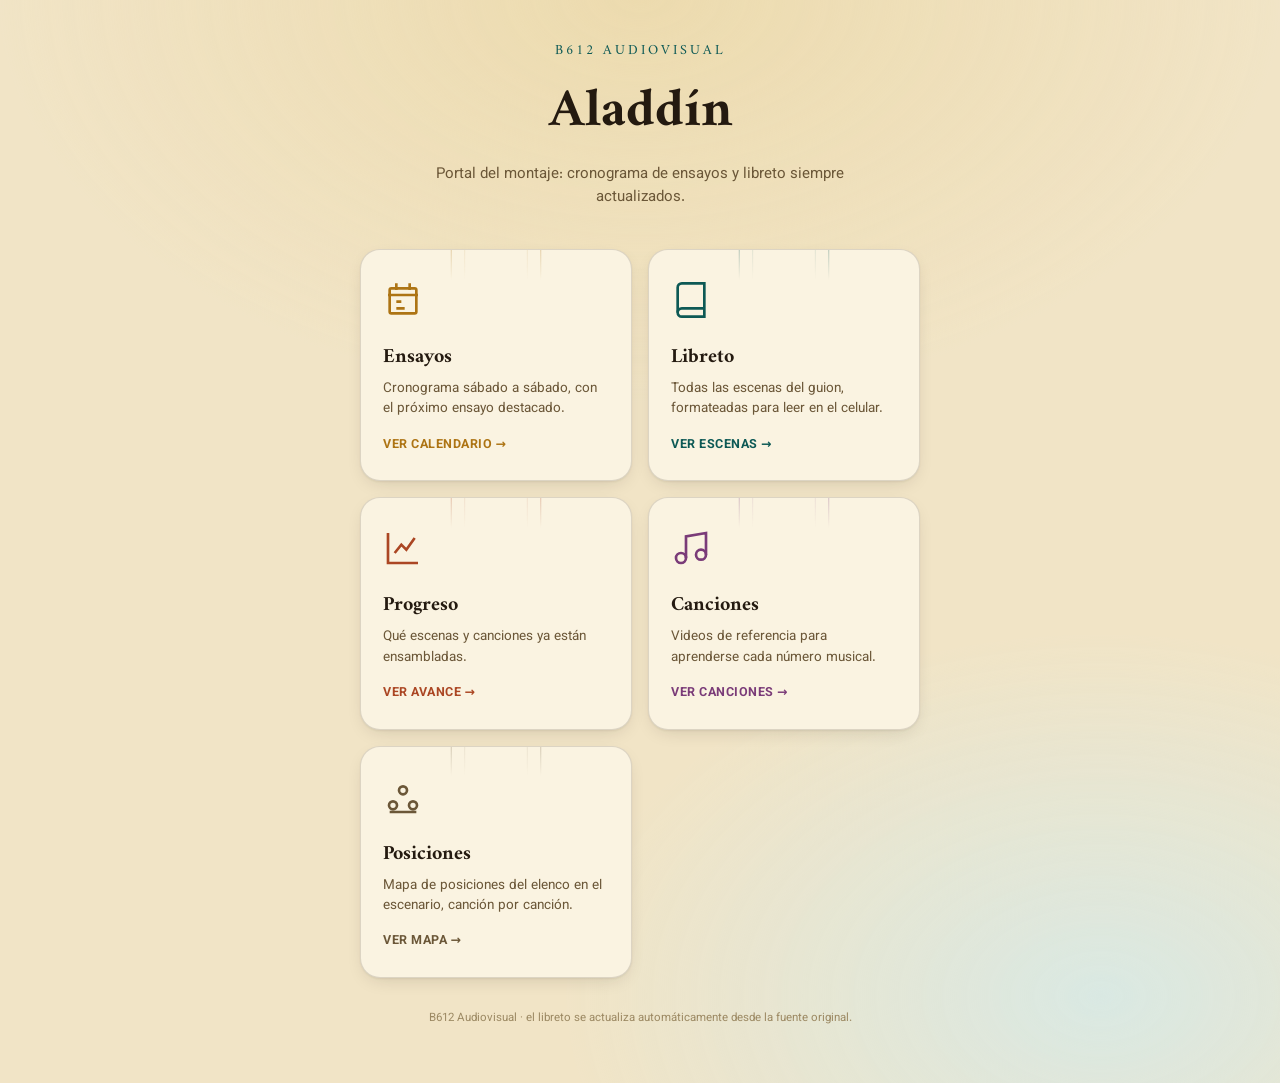
==== index.html @ 0ab61dc9 "Agrega mapa de posiciones para Un Salto Adelante Nueva herramienta posiciones.html con dos vistas: n" ====
<!DOCTYPE html>
<html lang="es">
<head>
<meta charset="UTF-8">
<meta name="viewport" content="width=device-width, initial-scale=1.0, maximum-scale=1.0, user-scalable=no">
<title>ALADDÍN — B612</title>
<meta name="description" content="Portal del montaje ALADDÍN — B612 Audiovisual">
<link rel="preconnect" href="https://fonts.googleapis.com">
<link rel="stylesheet" href="https://fonts.googleapis.com/css2?family=Amiri:ital,wght@0,400;0,700;1,400&family=Vazirmatn:wght@400;500;600;700&display=swap">
<link rel="stylesheet" href="assets/style.css">
<style>
  body { min-height: 100vh; }
  .stage {
    position: relative; min-height: 100vh; display: flex; flex-direction: column;
    align-items: center; justify-content: center; padding: 40px 18px 56px; overflow: hidden;
  }
  .glow {
    position: absolute; inset: -10%; z-index: 0; pointer-events: none;
    background:
      radial-gradient(60% 45% at 50% 8%, var(--brass-soft), transparent 70%),
      radial-gradient(50% 40% at 80% 85%, var(--teal-soft), transparent 70%);
    opacity: 0.9;
  }

  .lede { position: relative; z-index: 1; text-align: center; max-width: 480px; margin-bottom: 40px; }
  .lede .brand { font-family: var(--font-display); font-size: 14px; letter-spacing: 3px; text-transform: uppercase; color: var(--teal); margin-bottom: 10px; }
  .lede h1 { font-size: clamp(34px, 8vw, 54px); color: var(--ink); font-weight: 700; }
  .lede p { margin: 12px 0 0; color: var(--ink-soft); font-size: 15px; }

  .menu { position: relative; z-index: 1; width: 100%; max-width: 560px; display: grid; gap: 16px; grid-template-columns: 1fr 1fr; }
  @media (max-width: 480px) { .menu { grid-template-columns: 1fr; max-width: 420px; } }

  .tile {
    position: relative; display: block; text-decoration: none;
    padding: 30px 22px 26px; border-radius: 20px;
    background: var(--surface); border: 1px solid var(--border);
    box-shadow: var(--shadow);
    overflow: hidden; isolation: isolate;
    transition: transform 160ms ease, border-color 160ms ease;
  }
  .tile:hover { transform: translateY(-3px); border-color: var(--border-strong); }
  .tile:active { transform: translateY(-1px) scale(0.98); }
  .tile .arch {
    position: absolute; top: -30%; left: 50%; transform: translateX(-50%);
    width: 100px; height: auto; z-index: -1; opacity: 0.4;
    -webkit-mask-image: linear-gradient(to bottom, #000 35%, transparent 78%);
            mask-image: linear-gradient(to bottom, #000 35%, transparent 78%);
  }
  .tile .icon {
    width: 40px; height: 40px; margin-bottom: 14px; color: var(--brass);
  }
  .tile.alt .icon { color: var(--teal); }
  .tile.prog .icon { color: var(--terracotta); }
  .tile.songs .icon { color: var(--violet); }
  .tile.pos .icon { color: var(--ink-soft); }
  .tile h2 { font-size: 20px; color: var(--ink); margin-bottom: 6px; }
  .tile p { margin: 0; font-size: 13.5px; color: var(--ink-soft); }
  .tile .go { margin-top: 16px; font-size: 12.5px; font-weight: 700; text-transform: uppercase; letter-spacing: 0.5px; color: var(--brass); }
  .tile.alt .go { color: var(--teal); }
  .tile.prog .go { color: var(--terracotta); }
  .tile.songs .go { color: var(--violet); }
  .tile.pos .go { color: var(--ink-soft); }

  .tile.soon { opacity: 0.5; pointer-events: none; }
  .tile.soon .go { color: var(--ink-faint); }

  footer.site { position: relative; z-index: 1; }
</style>
</head>
<body>
<div class="stage">
  <div class="glow" aria-hidden="true"></div>

  <div class="lede">
    <div class="brand">B612 Audiovisual</div>
    <h1>Aladdín</h1>
    <p>Portal del montaje: cronograma de ensayos y libreto siempre actualizados.</p>
  </div>

  <div class="menu">
    <a class="tile" href="ensayos.html">
      <svg class="arch" viewBox="0 0 150 190" fill="none" xmlns="http://www.w3.org/2000/svg">
        <path d="M8 188V95C8 45 37 8 75 8C113 8 142 45 142 95V188" stroke="var(--brass)" stroke-width="2"/>
        <path d="M28 188V98C28 58 48 30 75 30C102 30 122 58 122 98V188" stroke="var(--brass)" stroke-width="1.2" opacity="0.6"/>
      </svg>
      <svg class="icon" viewBox="0 0 24 24" fill="none" stroke="currentColor" stroke-width="1.6"><path d="M8 2v4M16 2v4M3 9h18M5 5h14a1 1 0 0 1 1 1v13a1 1 0 0 1-1 1H5a1 1 0 0 1-1-1V6a1 1 0 0 1 1-1Z"/><path d="M8 13h3M8 17h5"/></svg>
      <h2>Ensayos</h2>
      <p>Cronograma sábado a sábado, con el próximo ensayo destacado.</p>
      <div class="go">Ver calendario →</div>
    </a>

    <a class="tile alt" href="libreto.html">
      <svg class="arch" viewBox="0 0 150 190" fill="none" xmlns="http://www.w3.org/2000/svg">
        <path d="M8 188V95C8 45 37 8 75 8C113 8 142 45 142 95V188" stroke="var(--teal)" stroke-width="2"/>
        <path d="M28 188V98C28 58 48 30 75 30C102 30 122 58 122 98V188" stroke="var(--teal)" stroke-width="1.2" opacity="0.6"/>
      </svg>
      <svg class="icon" viewBox="0 0 24 24" fill="none" stroke="currentColor" stroke-width="1.6"><path d="M4 19.5A2.5 2.5 0 0 1 6.5 17H20"/><path d="M6.5 2H20v20H6.5A2.5 2.5 0 0 1 4 19.5v-15A2.5 2.5 0 0 1 6.5 2Z"/></svg>
      <h2>Libreto</h2>
      <p>Todas las escenas del guion, formateadas para leer en el celular.</p>
      <div class="go">Ver escenas →</div>
    </a>

    <a class="tile prog" href="progreso.html">
      <svg class="arch" viewBox="0 0 150 190" fill="none" xmlns="http://www.w3.org/2000/svg">
        <path d="M8 188V95C8 45 37 8 75 8C113 8 142 45 142 95V188" stroke="var(--terracotta)" stroke-width="2"/>
        <path d="M28 188V98C28 58 48 30 75 30C102 30 122 58 122 98V188" stroke="var(--terracotta)" stroke-width="1.2" opacity="0.6"/>
      </svg>
      <svg class="icon" viewBox="0 0 24 24" fill="none" stroke="currentColor" stroke-width="1.6"><path d="M3 3v18h18"/><path d="M7 15l4-5 3 3 5-7"/></svg>
      <h2>Progreso</h2>
      <p>Qué escenas y canciones ya están ensambladas.</p>
      <div class="go">Ver avance →</div>
    </a>

    <a class="tile songs" href="canciones.html">
      <svg class="arch" viewBox="0 0 150 190" fill="none" xmlns="http://www.w3.org/2000/svg">
        <path d="M8 188V95C8 45 37 8 75 8C113 8 142 45 142 95V188" stroke="var(--violet)" stroke-width="2"/>
        <path d="M28 188V98C28 58 48 30 75 30C102 30 122 58 122 98V188" stroke="var(--violet)" stroke-width="1.2" opacity="0.6"/>
      </svg>
      <svg class="icon" viewBox="0 0 24 24" fill="none" stroke="currentColor" stroke-width="1.6"><path d="M9 18V5l12-2v13"/><circle cx="6" cy="18" r="3"/><circle cx="18" cy="16" r="3"/></svg>
      <h2>Canciones</h2>
      <p>Videos de referencia para aprenderse cada número musical.</p>
      <div class="go">Ver canciones →</div>
    </a>

    <a class="tile pos" href="posiciones.html">
      <svg class="arch" viewBox="0 0 150 190" fill="none" xmlns="http://www.w3.org/2000/svg">
        <path d="M8 188V95C8 45 37 8 75 8C113 8 142 45 142 95V188" stroke="var(--ink-soft)" stroke-width="2"/>
        <path d="M28 188V98C28 58 48 30 75 30C102 30 122 58 122 98V188" stroke="var(--ink-soft)" stroke-width="1.2" opacity="0.6"/>
      </svg>
      <svg class="icon" viewBox="0 0 24 24" fill="none" stroke="currentColor" stroke-width="1.6"><circle cx="12" cy="8" r="2.4"/><circle cx="6" cy="17" r="2.4"/><circle cx="18" cy="17" r="2.4"/><path d="M4 21h16"/></svg>
      <h2>Posiciones</h2>
      <p>Mapa de posiciones del elenco en el escenario, canción por canción.</p>
      <div class="go">Ver mapa →</div>
    </a>
  </div>

  <footer class="site">B612 Audiovisual · el libreto se actualiza automáticamente desde la fuente original.</footer>
</div>
</body>
</html>
---- assets/style.css ----
/* =========================================================================
   ALADDÍN · B612 — sistema visual compartido
   Paleta: arena/pergamino de Agrabah de día, brasas de lámpara de noche.
   Tipografía: Amiri (display, caligrafía árabe latinizada) + Vazirmatn
   (texto, geométrica de origen árabe-latino, muy legible en pantalla).
   ========================================================================= */

:root {
  color-scheme: light;

  --ink:          #241a10;
  --ink-soft:     #6b5738;
  --ink-faint:    #9c8963;

  --bg:           #f1e4c6;
  --surface:      #faf3e1;
  --surface-2:    #ecdbb3;
  --border:       rgba(36,26,16,0.14);
  --border-strong:rgba(36,26,16,0.28);

  --brass:        #ad7414;
  --brass-ink:    #40290a;
  --brass-soft:   #ecdaac;

  --teal:         #0d5955;
  --teal-soft:    #d7e9e6;

  --terracotta:      #ab4623;
  --terracotta-soft: #f4dccb;

  --violet:      #7a3b78;
  --violet-soft: #ecd9ea;

  --num-ink: var(--ink);

  --shadow: 0 1px 2px rgba(36,26,16,0.06), 0 6px 20px -8px rgba(36,26,16,0.20);
}

@media (prefers-color-scheme: dark) {
  :root:not([data-theme="light"]) {
    color-scheme: dark;
    --ink:          #f3e7c9;
    --ink-soft:     #c7b088;
    --ink-faint:    #8d7a58;

    --bg:           #1b140b;
    --surface:      #241b11;
    --surface-2:    #2f2415;
    --border:       rgba(243,231,201,0.12);
    --border-strong:rgba(243,231,201,0.22);

    --brass:        #dda43e;
    --brass-ink:    #2c1d09;
    --brass-soft:   #3a2b12;

    --teal:         #4bb6ab;
    --teal-soft:    #16302c;

    --terracotta:      #e2794e;
    --terracotta-soft: #3a2115;

    --violet:      #c77ac4;
    --violet-soft: #3a1f38;

    --num-ink: #ffffff;

    --shadow: 0 1px 2px rgba(0,0,0,0.3), 0 10px 28px -10px rgba(0,0,0,0.55);
  }
}
:root[data-theme="dark"] {
  color-scheme: dark;
  --ink:          #f3e7c9;
  --ink-soft:     #c7b088;
  --ink-faint:    #8d7a58;
  --bg:           #1b140b;
  --surface:      #241b11;
  --surface-2:    #2f2415;
  --border:       rgba(243,231,201,0.12);
  --border-strong:rgba(243,231,201,0.22);
  --brass:        #dda43e;
  --brass-ink:    #2c1d09;
  --brass-soft:   #3a2b12;
  --teal:         #4bb6ab;
  --teal-soft:    #16302c;
  --terracotta:      #e2794e;
  --terracotta-soft: #3a2115;
  --violet:      #c77ac4;
  --violet-soft: #3a1f38;
  --num-ink: #ffffff;
  --shadow: 0 1px 2px rgba(0,0,0,0.3), 0 10px 28px -10px rgba(0,0,0,0.55);
}

* { box-sizing: border-box; }

html, body { background: var(--bg); }

body {
  margin: 0;
  color: var(--ink);
  background: var(--bg);
  font-family: var(--font-body);
  -webkit-font-smoothing: antialiased;
  line-height: 1.5;
}

:root {
  --font-display: 'Amiri', Georgia, 'Times New Roman', serif;
  --font-body: 'Vazirmatn', 'Segoe UI', system-ui, -apple-system, sans-serif;
}

h1, h2, h3 { font-family: var(--font-display); text-wrap: balance; margin: 0; }

a { color: inherit; }

.shell { max-width: 760px; margin: 0 auto; padding: 26px 18px 64px; }

.crumb {
  display: flex; align-items: center; gap: 8px;
  font-size: 13px; color: var(--ink-soft); text-decoration: none;
  margin-bottom: 18px; width: fit-content;
}
.crumb:hover { color: var(--brass); }
.crumb svg { width: 14px; height: 14px; }

.masthead { text-align: center; padding: 6px 0 8px; }
.masthead .brand {
  font-family: var(--font-display); font-size: 15px; letter-spacing: 2.5px;
  text-transform: uppercase; color: var(--brass); margin-bottom: 6px;
}
.masthead h1 {
  font-size: clamp(28px, 6vw, 38px); font-weight: 700; color: var(--ink);
}
.masthead p.sub { margin: 8px 0 0; color: var(--ink-soft); font-size: 14.5px; }

.num-badge {
  position: absolute; top: 10px; right: 12px;
  font-family: var(--font-display); font-weight: 700; font-size: 24px; line-height: 1;
  color: var(--num-ink); background: none; padding: 0; white-space: nowrap;
  font-variant-numeric: tabular-nums;
  max-width: calc(100% - 24px); overflow: hidden; text-overflow: ellipsis;
}
.num-badge.multi { font-size: 15px; letter-spacing: 0.2px; top: 13px; }

.pill {
  display: inline-flex; align-items: center; gap: 6px;
  padding: 6px 14px; border-radius: 999px; font-size: 12.5px; font-weight: 600;
  background: var(--brass-soft); color: var(--brass);
}

.eyebrow {
  font-size: 12px; font-weight: 700; text-transform: uppercase; letter-spacing: 1.2px;
  color: var(--teal);
}

.section-title {
  font-family: var(--font-display); font-size: 17px; color: var(--ink);
  margin: 34px 0 12px; padding-bottom: 8px; border-bottom: 1px solid var(--border);
}

.card {
  background: var(--surface); border: 1px solid var(--border); border-radius: 12px;
  box-shadow: var(--shadow);
}

.note {
  margin-top: 26px; padding: 15px 18px; background: var(--surface); border: 1px solid var(--border);
  border-radius: 12px; font-size: 13.5px; color: var(--ink-soft); line-height: 1.6;
}
.note strong { color: var(--ink); }

footer.site {
  margin-top: 32px; text-align: center; color: var(--ink-faint); font-size: 11.5px;
}

/* ---------- Arco ornamental (motivo compartido, uso comedido) ---------- */
:root { --arch-opacity: 0.55; }
@media (prefers-color-scheme: dark) { :root:not([data-theme="light"]) { --arch-opacity: 0.38; } }
:root[data-theme="dark"] { --arch-opacity: 0.38; }

.arch-motif {
  position: absolute; inset: 0; z-index: 0; pointer-events: none;
  opacity: var(--arch-opacity);
}

@media (max-width: 560px) {
  .shell { padding: 20px 14px 56px; }
}

@media (prefers-reduced-motion: reduce) {
  * { animation-duration: 0.001ms !important; transition-duration: 0.001ms !important; }
}
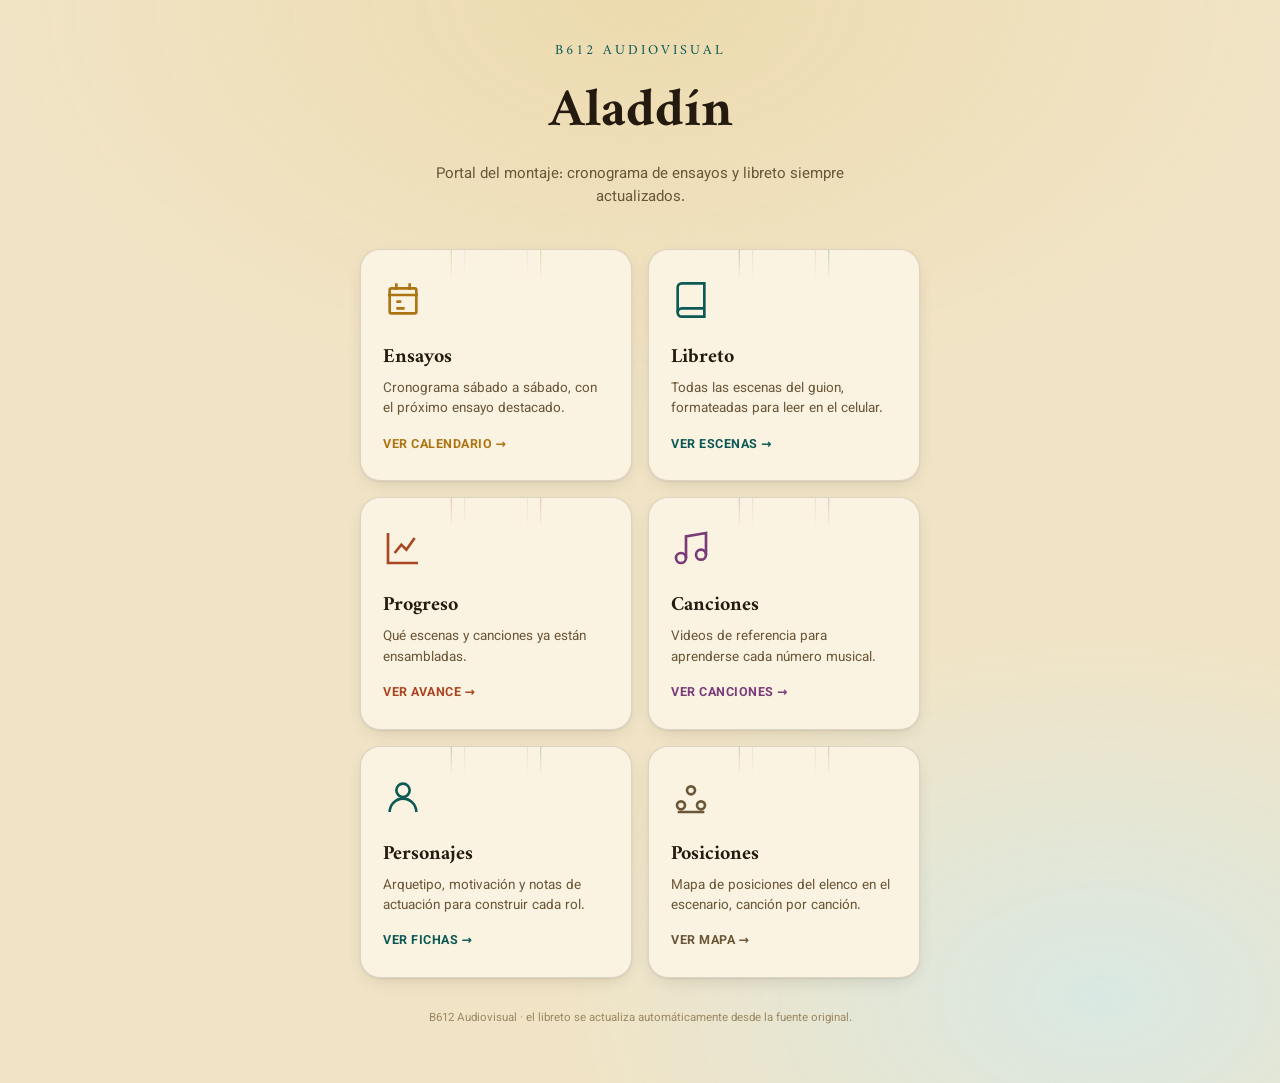
==== commit 1c420501: "Agrega la seccion Personajes y corrige cache del libreto - personajes.html + data/personajes.json: f" ====
--- a/index.html
+++ b/index.html
@@ -122,6 +122,17 @@
       <div class="go">Ver canciones →</div>
     </a>
 
+    <a class="tile alt" href="personajes.html">
+      <svg class="arch" viewBox="0 0 150 190" fill="none" xmlns="http://www.w3.org/2000/svg">
+        <path d="M8 188V95C8 45 37 8 75 8C113 8 142 45 142 95V188" stroke="var(--teal)" stroke-width="2"/>
+        <path d="M28 188V98C28 58 48 30 75 30C102 30 122 58 122 98V188" stroke="var(--teal)" stroke-width="1.2" opacity="0.6"/>
+      </svg>
+      <svg class="icon" viewBox="0 0 24 24" fill="none" stroke="currentColor" stroke-width="1.6"><circle cx="12" cy="8" r="4"/><path d="M4 21c0-4.4 3.6-8 8-8s8 3.6 8 8"/></svg>
+      <h2>Personajes</h2>
+      <p>Arquetipo, motivación y notas de actuación para construir cada rol.</p>
+      <div class="go">Ver fichas →</div>
+    </a>
+
     <a class="tile pos" href="posiciones.html">
       <svg class="arch" viewBox="0 0 150 190" fill="none" xmlns="http://www.w3.org/2000/svg">
         <path d="M8 188V95C8 45 37 8 75 8C113 8 142 45 142 95V188" stroke="var(--ink-soft)" stroke-width="2"/>
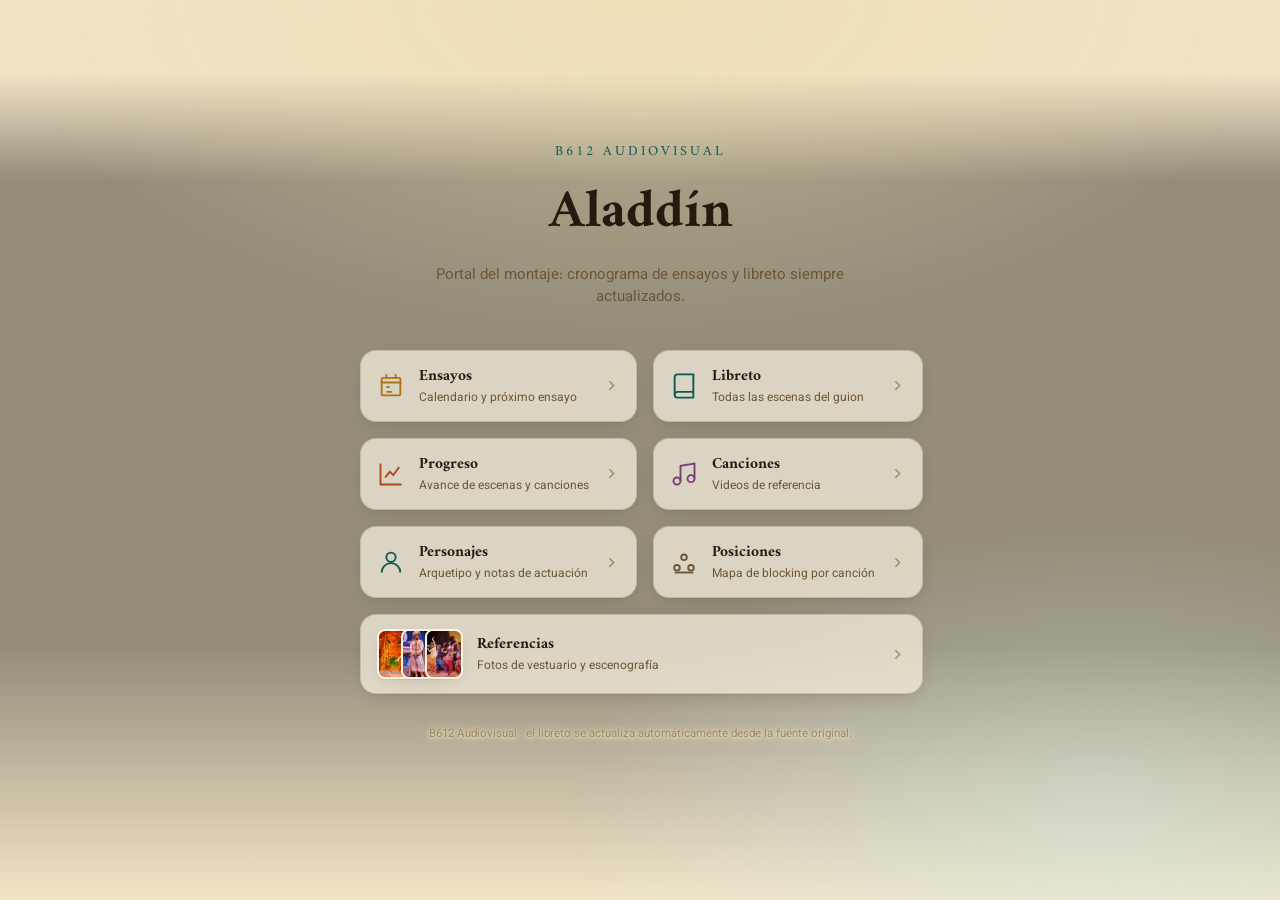
==== commit 811f852e: "Agrega fotos de fondo por seccion, galeria de referencias y rediseña el menu - Fondo de foto en el h" ====
--- a/index.html
+++ b/index.html
@@ -19,7 +19,7 @@
     background:
       radial-gradient(60% 45% at 50% 8%, var(--brass-soft), transparent 70%),
       radial-gradient(50% 40% at 80% 85%, var(--teal-soft), transparent 70%);
-    opacity: 0.9;
+    opacity: 0.5;
   }
 
   .lede { position: relative; z-index: 1; text-align: center; max-width: 480px; margin-bottom: 40px; }
@@ -30,44 +30,58 @@
   .menu { position: relative; z-index: 1; width: 100%; max-width: 560px; display: grid; gap: 16px; grid-template-columns: 1fr 1fr; }
   @media (max-width: 480px) { .menu { grid-template-columns: 1fr; max-width: 420px; } }
 
+  /* Tiles tipo botón: compactos y horizontales (icono + texto + flecha) en vez
+     de tarjetas altas — así el menú tapa menos foto de fondo y todas las filas
+     terminan con la misma altura sin necesitar reglas de alineación aparte. */
   .tile {
-    position: relative; display: block; text-decoration: none;
-    padding: 30px 22px 26px; border-radius: 20px;
-    background: var(--surface); border: 1px solid var(--border);
+    position: relative; display: flex; align-items: center; gap: 14px;
+    text-decoration: none; padding: 14px 16px; border-radius: 16px;
+    background: color-mix(in srgb, var(--surface) 70%, transparent);
+    -webkit-backdrop-filter: blur(7px); backdrop-filter: blur(7px);
+    border: 1px solid var(--border);
     box-shadow: var(--shadow);
-    overflow: hidden; isolation: isolate;
+    isolation: isolate;
     transition: transform 160ms ease, border-color 160ms ease;
   }
-  .tile:hover { transform: translateY(-3px); border-color: var(--border-strong); }
-  .tile:active { transform: translateY(-1px) scale(0.98); }
-  .tile .arch {
-    position: absolute; top: -30%; left: 50%; transform: translateX(-50%);
-    width: 100px; height: auto; z-index: -1; opacity: 0.4;
-    -webkit-mask-image: linear-gradient(to bottom, #000 35%, transparent 78%);
-            mask-image: linear-gradient(to bottom, #000 35%, transparent 78%);
-  }
-  .tile .icon {
-    width: 40px; height: 40px; margin-bottom: 14px; color: var(--brass);
-  }
+  .tile:hover { transform: translateY(-2px); border-color: var(--border-strong); }
+  .tile:active { transform: translateY(0) scale(0.98); }
+  .tile .icon { width: 28px; height: 28px; flex-shrink: 0; color: var(--brass); }
   .tile.alt .icon { color: var(--teal); }
   .tile.prog .icon { color: var(--terracotta); }
   .tile.songs .icon { color: var(--violet); }
   .tile.pos .icon { color: var(--ink-soft); }
-  .tile h2 { font-size: 20px; color: var(--ink); margin-bottom: 6px; }
-  .tile p { margin: 0; font-size: 13.5px; color: var(--ink-soft); }
-  .tile .go { margin-top: 16px; font-size: 12.5px; font-weight: 700; text-transform: uppercase; letter-spacing: 0.5px; color: var(--brass); }
-  .tile.alt .go { color: var(--teal); }
-  .tile.prog .go { color: var(--terracotta); }
-  .tile.songs .go { color: var(--violet); }
-  .tile.pos .go { color: var(--ink-soft); }
+
+  .tile .body { flex: 1; min-width: 0; }
+  .tile h2 { font-size: 15.5px; color: var(--ink); margin-bottom: 1px; }
+  .tile p {
+    margin: 0; font-size: 12px; color: var(--ink-soft);
+    white-space: nowrap; overflow: hidden; text-overflow: ellipsis;
+  }
+  .tile .chev { width: 17px; height: 17px; flex-shrink: 0; color: var(--ink-faint); }
 
   .tile.soon { opacity: 0.5; pointer-events: none; }
-  .tile.soon .go { color: var(--ink-faint); }
+
+  .tile.featured { grid-column: 1 / -1; }
+  .tile-collage { display: flex; flex-shrink: 0; }
+  .tile-collage img {
+    width: 38px; height: 50px; object-fit: cover; border-radius: 8px;
+    border: 2px solid var(--surface); box-shadow: var(--shadow);
+    margin-left: -14px;
+  }
+  .tile-collage img:first-child { margin-left: 0; }
 
   footer.site { position: relative; z-index: 1; }
 </style>
 </head>
 <body>
+<div class="page-bg" aria-hidden="true">
+  <div class="bg-slide" style="background-image:url('assets/img/principe-ali-jasmine.jpeg')"></div>
+  <div class="bg-slide" style="background-image:url('assets/img/jasmine-damas-2.jpg')"></div>
+  <div class="bg-slide" style="background-image:url('assets/img/alfombra-luna.jpg')"></div>
+  <div class="bg-slide" style="background-image:url('assets/img/aladdin-jasmine-sultan.jpg')"></div>
+  <div class="bg-slide" style="background-image:url('assets/img/genio-vestuario.jpg')"></div>
+  <div class="bg-slide" style="background-image:url('assets/img/los-cuatro-amigos.jpg')"></div>
+</div>
 <div class="stage">
   <div class="glow" aria-hidden="true"></div>
 
@@ -79,69 +93,70 @@
 
   <div class="menu">
     <a class="tile" href="ensayos.html">
-      <svg class="arch" viewBox="0 0 150 190" fill="none" xmlns="http://www.w3.org/2000/svg">
-        <path d="M8 188V95C8 45 37 8 75 8C113 8 142 45 142 95V188" stroke="var(--brass)" stroke-width="2"/>
-        <path d="M28 188V98C28 58 48 30 75 30C102 30 122 58 122 98V188" stroke="var(--brass)" stroke-width="1.2" opacity="0.6"/>
-      </svg>
       <svg class="icon" viewBox="0 0 24 24" fill="none" stroke="currentColor" stroke-width="1.6"><path d="M8 2v4M16 2v4M3 9h18M5 5h14a1 1 0 0 1 1 1v13a1 1 0 0 1-1 1H5a1 1 0 0 1-1-1V6a1 1 0 0 1 1-1Z"/><path d="M8 13h3M8 17h5"/></svg>
-      <h2>Ensayos</h2>
-      <p>Cronograma sábado a sábado, con el próximo ensayo destacado.</p>
-      <div class="go">Ver calendario →</div>
+      <div class="body">
+        <h2>Ensayos</h2>
+        <p>Calendario y próximo ensayo</p>
+      </div>
+      <svg class="chev" viewBox="0 0 24 24" fill="none" stroke="currentColor" stroke-width="2"><path d="M9 6l6 6-6 6"/></svg>
     </a>
 
     <a class="tile alt" href="libreto.html">
-      <svg class="arch" viewBox="0 0 150 190" fill="none" xmlns="http://www.w3.org/2000/svg">
-        <path d="M8 188V95C8 45 37 8 75 8C113 8 142 45 142 95V188" stroke="var(--teal)" stroke-width="2"/>
-        <path d="M28 188V98C28 58 48 30 75 30C102 30 122 58 122 98V188" stroke="var(--teal)" stroke-width="1.2" opacity="0.6"/>
-      </svg>
       <svg class="icon" viewBox="0 0 24 24" fill="none" stroke="currentColor" stroke-width="1.6"><path d="M4 19.5A2.5 2.5 0 0 1 6.5 17H20"/><path d="M6.5 2H20v20H6.5A2.5 2.5 0 0 1 4 19.5v-15A2.5 2.5 0 0 1 6.5 2Z"/></svg>
-      <h2>Libreto</h2>
-      <p>Todas las escenas del guion, formateadas para leer en el celular.</p>
-      <div class="go">Ver escenas →</div>
+      <div class="body">
+        <h2>Libreto</h2>
+        <p>Todas las escenas del guion</p>
+      </div>
+      <svg class="chev" viewBox="0 0 24 24" fill="none" stroke="currentColor" stroke-width="2"><path d="M9 6l6 6-6 6"/></svg>
     </a>
 
     <a class="tile prog" href="progreso.html">
-      <svg class="arch" viewBox="0 0 150 190" fill="none" xmlns="http://www.w3.org/2000/svg">
-        <path d="M8 188V95C8 45 37 8 75 8C113 8 142 45 142 95V188" stroke="var(--terracotta)" stroke-width="2"/>
-        <path d="M28 188V98C28 58 48 30 75 30C102 30 122 58 122 98V188" stroke="var(--terracotta)" stroke-width="1.2" opacity="0.6"/>
-      </svg>
       <svg class="icon" viewBox="0 0 24 24" fill="none" stroke="currentColor" stroke-width="1.6"><path d="M3 3v18h18"/><path d="M7 15l4-5 3 3 5-7"/></svg>
-      <h2>Progreso</h2>
-      <p>Qué escenas y canciones ya están ensambladas.</p>
-      <div class="go">Ver avance →</div>
+      <div class="body">
+        <h2>Progreso</h2>
+        <p>Avance de escenas y canciones</p>
+      </div>
+      <svg class="chev" viewBox="0 0 24 24" fill="none" stroke="currentColor" stroke-width="2"><path d="M9 6l6 6-6 6"/></svg>
     </a>
 
     <a class="tile songs" href="canciones.html">
-      <svg class="arch" viewBox="0 0 150 190" fill="none" xmlns="http://www.w3.org/2000/svg">
-        <path d="M8 188V95C8 45 37 8 75 8C113 8 142 45 142 95V188" stroke="var(--violet)" stroke-width="2"/>
-        <path d="M28 188V98C28 58 48 30 75 30C102 30 122 58 122 98V188" stroke="var(--violet)" stroke-width="1.2" opacity="0.6"/>
-      </svg>
       <svg class="icon" viewBox="0 0 24 24" fill="none" stroke="currentColor" stroke-width="1.6"><path d="M9 18V5l12-2v13"/><circle cx="6" cy="18" r="3"/><circle cx="18" cy="16" r="3"/></svg>
-      <h2>Canciones</h2>
-      <p>Videos de referencia para aprenderse cada número musical.</p>
-      <div class="go">Ver canciones →</div>
+      <div class="body">
+        <h2>Canciones</h2>
+        <p>Videos de referencia</p>
+      </div>
+      <svg class="chev" viewBox="0 0 24 24" fill="none" stroke="currentColor" stroke-width="2"><path d="M9 6l6 6-6 6"/></svg>
     </a>
 
     <a class="tile alt" href="personajes.html">
-      <svg class="arch" viewBox="0 0 150 190" fill="none" xmlns="http://www.w3.org/2000/svg">
-        <path d="M8 188V95C8 45 37 8 75 8C113 8 142 45 142 95V188" stroke="var(--teal)" stroke-width="2"/>
-        <path d="M28 188V98C28 58 48 30 75 30C102 30 122 58 122 98V188" stroke="var(--teal)" stroke-width="1.2" opacity="0.6"/>
-      </svg>
       <svg class="icon" viewBox="0 0 24 24" fill="none" stroke="currentColor" stroke-width="1.6"><circle cx="12" cy="8" r="4"/><path d="M4 21c0-4.4 3.6-8 8-8s8 3.6 8 8"/></svg>
-      <h2>Personajes</h2>
-      <p>Arquetipo, motivación y notas de actuación para construir cada rol.</p>
-      <div class="go">Ver fichas →</div>
+      <div class="body">
+        <h2>Personajes</h2>
+        <p>Arquetipo y notas de actuación</p>
+      </div>
+      <svg class="chev" viewBox="0 0 24 24" fill="none" stroke="currentColor" stroke-width="2"><path d="M9 6l6 6-6 6"/></svg>
     </a>
 
     <a class="tile pos" href="posiciones.html">
-      <svg class="arch" viewBox="0 0 150 190" fill="none" xmlns="http://www.w3.org/2000/svg">
-        <path d="M8 188V95C8 45 37 8 75 8C113 8 142 45 142 95V188" stroke="var(--ink-soft)" stroke-width="2"/>
-        <path d="M28 188V98C28 58 48 30 75 30C102 30 122 58 122 98V188" stroke="var(--ink-soft)" stroke-width="1.2" opacity="0.6"/>
-      </svg>
       <svg class="icon" viewBox="0 0 24 24" fill="none" stroke="currentColor" stroke-width="1.6"><circle cx="12" cy="8" r="2.4"/><circle cx="6" cy="17" r="2.4"/><circle cx="18" cy="17" r="2.4"/><path d="M4 21h16"/></svg>
-      <h2>Posiciones</h2>
-      <p>Mapa de posiciones del elenco en el escenario, canción por canción.</p>
-      <div class="go">Ver mapa →</div>
+      <div class="body">
+        <h2>Posiciones</h2>
+        <p>Mapa de blocking por canción</p>
+      </div>
+      <svg class="chev" viewBox="0 0 24 24" fill="none" stroke="currentColor" stroke-width="2"><path d="M9 6l6 6-6 6"/></svg>
+    </a>
+
+    <a class="tile prog featured" href="referencias.html">
+      <div class="tile-collage" aria-hidden="true">
+        <img src="assets/img/cueva-de-las-maravillas.jpeg" alt="">
+        <img src="assets/img/principe-ali.jpg" alt="">
+        <img src="assets/img/noches-de-arabia.jpg" alt="">
+      </div>
+      <div class="body">
+        <h2>Referencias</h2>
+        <p>Fotos de vestuario y escenografía</p>
+      </div>
+      <svg class="chev" viewBox="0 0 24 24" fill="none" stroke="currentColor" stroke-width="2"><path d="M9 6l6 6-6 6"/></svg>
     </a>
   </div>
 
--- a/assets/style.css
+++ b/assets/style.css
@@ -101,6 +101,12 @@
   font-family: var(--font-body);
   -webkit-font-smoothing: antialiased;
   line-height: 1.5;
+  /* Crea un stacking context propio (sin afectar el containing block de los
+     descendientes con position:absolute, a diferencia de position:relative)
+     para que .page-bg pueda usar z-index:-1 y quedar siempre debajo de TODO
+     el contenido de la página, sea o no "position"-ado. Ver nota junto a
+     .page-bg más abajo. */
+  isolation: isolate;
 }
 
 :root {
@@ -182,10 +188,90 @@
   opacity: var(--arch-opacity);
 }
 
+/* ---------- Fondo de página (foto fija o carrusel) ---------- */
+/* z-index:-1 (no 0): varias páginas tienen elementos con position:relative/absolute
+   sueltos en su contenido (.video, .num-badge, #next, etc.) que sin z-index propio
+   igual entran en la misma "capa" que un .page-bg con z-index:0, y el orden del DOM
+   decide quién gana — fragil, ya que ganaría lo que venga después en el HTML, no
+   necesariamente el contenido real de la página. Con z-index:-1 relativo al stacking
+   context propio de <body> (ver isolation:isolate arriba), .page-bg queda SIEMPRE
+   por debajo de cualquier contenido, esté o no position-ado. */
+.page-bg { position: fixed; inset: 0; z-index: -1; pointer-events: none; overflow: hidden; }
+.bg-slide {
+  position: absolute; inset: 0;
+  /* "center 22%" en vez de "center": sesga el recorte hacia arriba para no
+     perder cabezas/rostros cuando la imagen es más alta que ancha. */
+  background-size: cover; background-position: center 22%; background-repeat: no-repeat;
+}
+.page-bg::after {
+  content: ""; position: absolute; inset: 0;
+  /* La capa rgba() final es un manto oscuro uniforme sobre TODA la foto (no solo
+     los bordes) — sin él, el texto claro (modo oscuro) o el texto oscuro (modo
+     claro) puede perder contraste según qué tan "ocupada" sea la foto de turno. */
+  background:
+    linear-gradient(to bottom, var(--bg) 0%, var(--bg) 8%, transparent 20%, transparent 72%, var(--bg) 100%),
+    rgba(0, 0, 0, 0.38);
+}
+
+/* ---------- Fondo "hero" para páginas de contenido (una sola foto) ---------- */
+/* A diferencia de .page-bg (fixed, pensado para el carrusel del home), este es
+   position:absolute con una altura acotada: vive al inicio del documento, detrás
+   del masthead, y se va con el scroll como cualquier otro contenido — no se queda
+   fijo tapando lo que venga después. Así evitamos que una franja "transparente"
+   del scrim reaparezca detrás de contenido más abajo en la página (encabezados de
+   canción, leyendas, notas sueltas) — el problema real que tenía la primera
+   versión de este mecanismo con .page-bg a full-viewport en TODAS las páginas. */
+.hero-bg {
+  position: absolute; top: 0; left: 0; right: 0;
+  height: min(46vh, 340px);
+  z-index: -1; pointer-events: none; overflow: hidden;
+}
+.hero-bg-img {
+  position: absolute; inset: 0;
+  background-size: cover; background-position: center; background-repeat: no-repeat;
+}
+.hero-bg::after {
+  content: ""; position: absolute; inset: 0;
+  background:
+    linear-gradient(to bottom, var(--bg) 0%, transparent 55%, var(--bg) 100%),
+    rgba(0, 0, 0, 0.38);
+}
+
+.bg-slide {
+  opacity: 0;
+  animation: bg-crossfade 36s infinite ease-in-out backwards;
+}
+.bg-slide:nth-child(1) { animation-delay: 0s; }
+.bg-slide:nth-child(2) { animation-delay: 6s; }
+.bg-slide:nth-child(3) { animation-delay: 12s; }
+.bg-slide:nth-child(4) { animation-delay: 18s; }
+.bg-slide:nth-child(5) { animation-delay: 24s; }
+.bg-slide:nth-child(6) { animation-delay: 30s; }
+
+@keyframes bg-crossfade {
+  0%    { opacity: 0; }
+  4.2%  { opacity: 1; }
+  12.5% { opacity: 1; }
+  16.7% { opacity: 0; }
+  100%  { opacity: 0; }
+}
+
+/* Red de seguridad barata para texto flotando sin tarjeta propia sobre la foto.
+   .masthead * (no solo h1/brand/sub) porque algunas páginas insertan contenido
+   dinámico extra ahí (ej. ensayos.html agrega un <p class="premiere-note">) que
+   también queda sin tarjeta propia. Inocuo en páginas sin fondo o sobre texto que
+   ya vive dentro de una tarjeta opaca (.pill, etc.): la sombra queda del mismo
+   color que su propio fondo, invisible. */
+.masthead, .masthead *, .crumb, footer.site {
+  text-shadow: 0 1px 3px var(--bg), 0 0 10px var(--bg);
+}
+
 @media (max-width: 560px) {
   .shell { padding: 20px 14px 56px; }
 }
 
 @media (prefers-reduced-motion: reduce) {
   * { animation-duration: 0.001ms !important; transition-duration: 0.001ms !important; }
-}
+  .bg-slide { animation: none !important; opacity: 0; }
+  .bg-slide:first-child { opacity: 1; }
+}
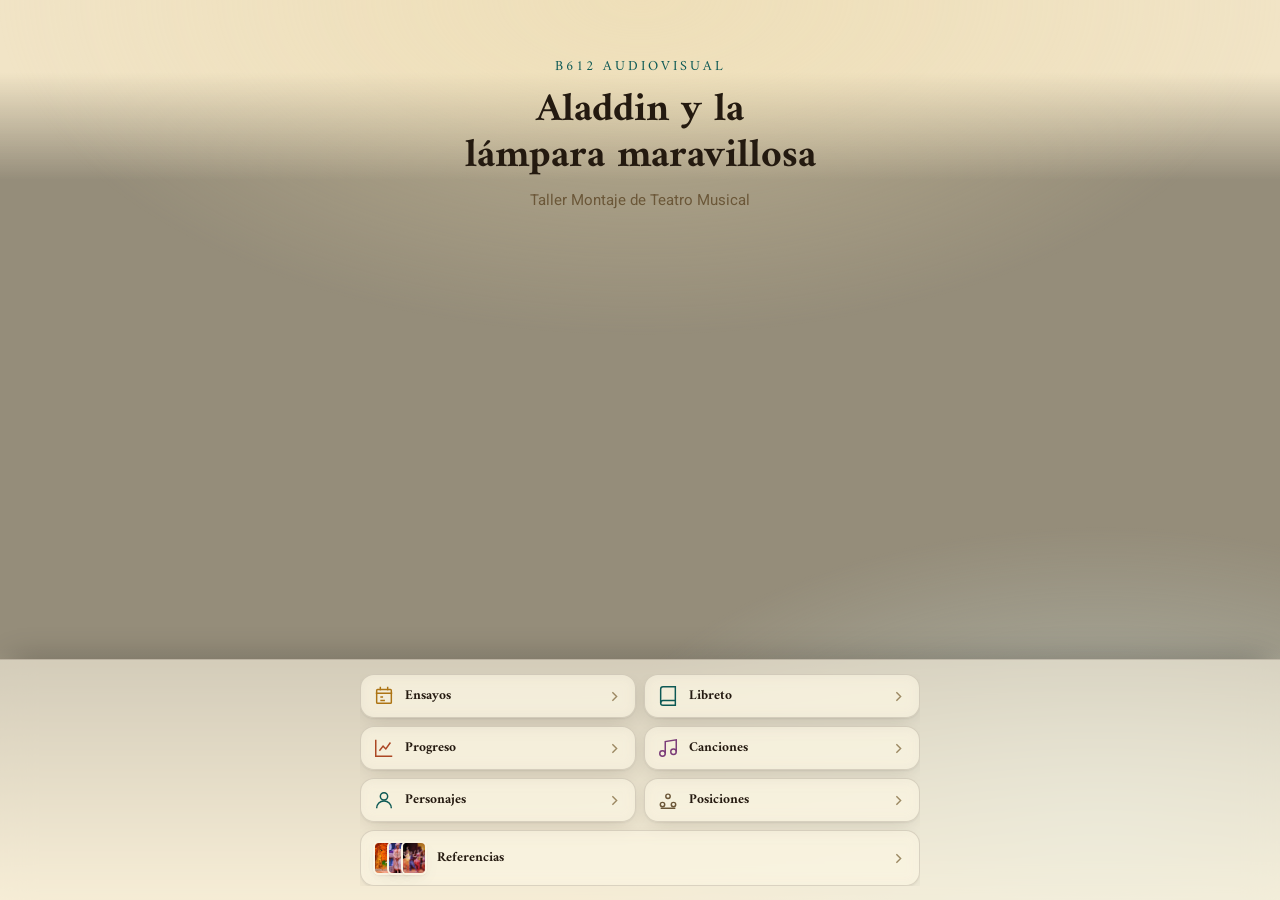
==== commit 1cc0755c: "Menu del home como barra fija, meta og:image y limpieza de pies de pagina - El menu del home pasa a " ====
--- a/index.html
+++ b/index.html
@@ -5,6 +5,15 @@
 <meta name="viewport" content="width=device-width, initial-scale=1.0, maximum-scale=1.0, user-scalable=no">
 <title>ALADDÍN — B612</title>
 <meta name="description" content="Portal del montaje ALADDÍN — B612 Audiovisual">
+<meta property="og:type" content="website">
+<meta property="og:url" content="https://aladdin.b612.org.pe/index.html">
+<meta property="og:title" content="ALADDÍN — B612 Audiovisual">
+<meta property="og:description" content="Portal del montaje ALADDÍN — B612 Audiovisual">
+<meta property="og:image" content="https://aladdin.b612.org.pe/assets/img/principe-ali-jasmine.jpeg">
+<meta name="twitter:card" content="summary_large_image">
+<meta name="twitter:title" content="ALADDÍN — B612 Audiovisual">
+<meta name="twitter:description" content="Portal del montaje ALADDÍN — B612 Audiovisual">
+<meta name="twitter:image" content="https://aladdin.b612.org.pe/assets/img/principe-ali-jasmine.jpeg">
 <link rel="preconnect" href="https://fonts.googleapis.com">
 <link rel="stylesheet" href="https://fonts.googleapis.com/css2?family=Amiri:ital,wght@0,400;0,700;1,400&family=Vazirmatn:wght@400;500;600;700&display=swap">
 <link rel="stylesheet" href="assets/style.css">
@@ -12,7 +21,7 @@
   body { min-height: 100vh; }
   .stage {
     position: relative; min-height: 100vh; display: flex; flex-direction: column;
-    align-items: center; justify-content: center; padding: 40px 18px 56px; overflow: hidden;
+    align-items: center; padding: 56px 18px 24px; overflow: hidden;
   }
   .glow {
     position: absolute; inset: -10%; z-index: 0; pointer-events: none;
@@ -24,19 +33,38 @@
 
   .lede { position: relative; z-index: 1; text-align: center; max-width: 480px; margin-bottom: 40px; }
   .lede .brand { font-family: var(--font-display); font-size: 14px; letter-spacing: 3px; text-transform: uppercase; color: var(--teal); margin-bottom: 10px; }
-  .lede h1 { font-size: clamp(34px, 8vw, 54px); color: var(--ink); font-weight: 700; }
+  .lede h1 { font-size: clamp(26px, 6vw, 40px); color: var(--ink); font-weight: 700; line-height: 1.15; }
   .lede p { margin: 12px 0 0; color: var(--ink-soft); font-size: 15px; }
 
-  .menu { position: relative; z-index: 1; width: 100%; max-width: 560px; display: grid; gap: 16px; grid-template-columns: 1fr 1fr; }
-  @media (max-width: 480px) { .menu { grid-template-columns: 1fr; max-width: 420px; } }
+  /* Barra fija abajo (siempre visible, sin drawer): el menú deja de vivir en el
+     flujo de .stage y pasa a ser un panel fijo pegado al borde inferior, para
+     que la foto de fondo se vea completa arriba en vez de compartir scroll
+     con las tarjetas. */
+  .menu {
+    position: fixed; left: 0; right: 0; bottom: 0; z-index: 2;
+    display: flex; justify-content: center;
+    padding: 14px 18px calc(14px + env(safe-area-inset-bottom, 0px));
+    background: color-mix(in srgb, var(--surface) 60%, transparent);
+    -webkit-backdrop-filter: blur(16px); backdrop-filter: blur(16px);
+    border-top: 1px solid var(--border);
+    box-shadow: 0 -10px 30px -12px rgba(0,0,0,0.3);
+  }
+  .menu-grid {
+    width: 100%; max-width: 560px; display: grid; gap: 8px; grid-template-columns: 1fr 1fr;
+    max-height: 48vh; overflow-y: auto;
+  }
+  /* A propósito NO colapsa a 1 columna en mobile: con los tiles ya reducidos a
+     ícono + título (sin descripción), 2 columnas siguen siendo cómodas de
+     tocar y evitan que la barra fija necesite 7 filas en vez de 4. */
+  @media (max-width: 340px) { .menu-grid { gap: 6px; } }
 
   /* Tiles tipo botón: compactos y horizontales (icono + texto + flecha) en vez
      de tarjetas altas — así el menú tapa menos foto de fondo y todas las filas
      terminan con la misma altura sin necesitar reglas de alineación aparte. */
   .tile {
-    position: relative; display: flex; align-items: center; gap: 14px;
-    text-decoration: none; padding: 14px 16px; border-radius: 16px;
-    background: color-mix(in srgb, var(--surface) 70%, transparent);
+    position: relative; display: flex; align-items: center; gap: 10px;
+    text-decoration: none; padding: 10px 12px; border-radius: 14px;
+    background: color-mix(in srgb, var(--surface) 52%, transparent);
     -webkit-backdrop-filter: blur(7px); backdrop-filter: blur(7px);
     border: 1px solid var(--border);
     box-shadow: var(--shadow);
@@ -45,18 +73,18 @@
   }
   .tile:hover { transform: translateY(-2px); border-color: var(--border-strong); }
   .tile:active { transform: translateY(0) scale(0.98); }
-  .tile .icon { width: 28px; height: 28px; flex-shrink: 0; color: var(--brass); }
+  .tile .icon { width: 22px; height: 22px; flex-shrink: 0; color: var(--brass); }
   .tile.alt .icon { color: var(--teal); }
   .tile.prog .icon { color: var(--terracotta); }
   .tile.songs .icon { color: var(--violet); }
   .tile.pos .icon { color: var(--ink-soft); }
 
   .tile .body { flex: 1; min-width: 0; }
-  .tile h2 { font-size: 15.5px; color: var(--ink); margin-bottom: 1px; }
-  .tile p {
-    margin: 0; font-size: 12px; color: var(--ink-soft);
-    white-space: nowrap; overflow: hidden; text-overflow: ellipsis;
-  }
+  .tile h2 { font-size: 13.5px; color: var(--ink); }
+  /* Sin descripción en la barra fija: el espacio es limitado y el título ya
+     basta para identificar cada sección — la descripción larga queda para
+     cuando el usuario entra a la sección. */
+  .tile p { display: none; }
   .tile .chev { width: 17px; height: 17px; flex-shrink: 0; color: var(--ink-faint); }
 
   .tile.soon { opacity: 0.5; pointer-events: none; }
@@ -64,13 +92,12 @@
   .tile.featured { grid-column: 1 / -1; }
   .tile-collage { display: flex; flex-shrink: 0; }
   .tile-collage img {
-    width: 38px; height: 50px; object-fit: cover; border-radius: 8px;
+    width: 26px; height: 34px; object-fit: cover; border-radius: 6px;
     border: 2px solid var(--surface); box-shadow: var(--shadow);
-    margin-left: -14px;
+    margin-left: -12px;
   }
   .tile-collage img:first-child { margin-left: 0; }
 
-  footer.site { position: relative; z-index: 1; }
 </style>
 </head>
 <body>
@@ -87,11 +114,12 @@
 
   <div class="lede">
     <div class="brand">B612 Audiovisual</div>
-    <h1>Aladdín</h1>
-    <p>Portal del montaje: cronograma de ensayos y libreto siempre actualizados.</p>
+    <h1>Aladdin y la lámpara maravillosa</h1>
+    <p>Taller Montaje de Teatro Musical</p>
   </div>
 
   <div class="menu">
+   <div class="menu-grid">
     <a class="tile" href="ensayos.html">
       <svg class="icon" viewBox="0 0 24 24" fill="none" stroke="currentColor" stroke-width="1.6"><path d="M8 2v4M16 2v4M3 9h18M5 5h14a1 1 0 0 1 1 1v13a1 1 0 0 1-1 1H5a1 1 0 0 1-1-1V6a1 1 0 0 1 1-1Z"/><path d="M8 13h3M8 17h5"/></svg>
       <div class="body">
@@ -158,9 +186,8 @@
       </div>
       <svg class="chev" viewBox="0 0 24 24" fill="none" stroke="currentColor" stroke-width="2"><path d="M9 6l6 6-6 6"/></svg>
     </a>
+   </div>
   </div>
-
-  <footer class="site">B612 Audiovisual · el libreto se actualiza automáticamente desde la fuente original.</footer>
 </div>
 </body>
 </html>
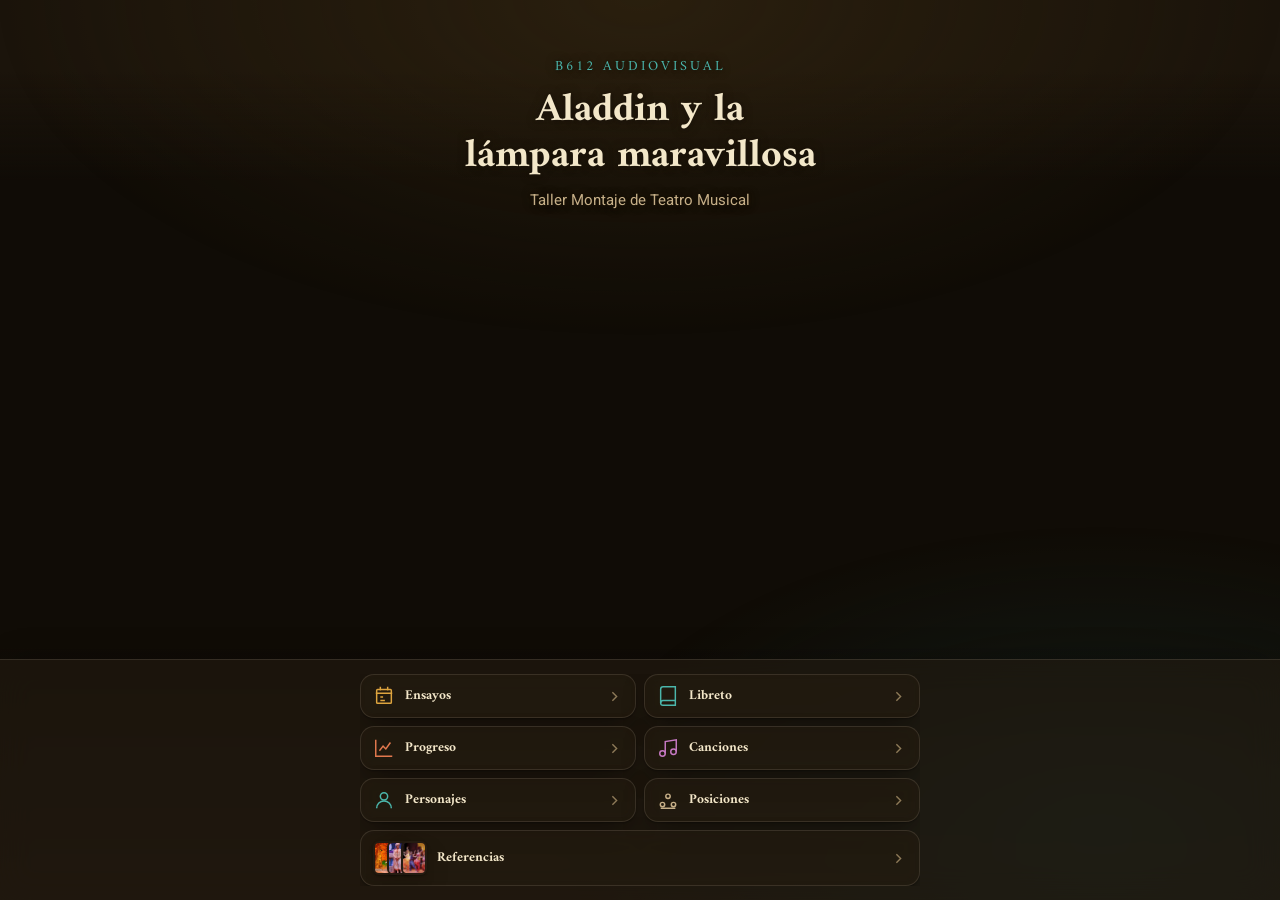
==== commit 3325d412: "Fuerza modo oscuro en todo el sitio y corrige el manto de las fotos de fondo - El manto sobre las fo" ====
--- a/index.html
+++ b/index.html
@@ -1,5 +1,5 @@
 <!DOCTYPE html>
-<html lang="es">
+<html lang="es" data-theme="dark">
 <head>
 <meta charset="UTF-8">
 <meta name="viewport" content="width=device-width, initial-scale=1.0, maximum-scale=1.0, user-scalable=no">
@@ -32,6 +32,7 @@
   }
 
   .lede { position: relative; z-index: 1; text-align: center; max-width: 480px; margin-bottom: 40px; }
+  .lede * { text-shadow: 0 1px 3px var(--bg), 0 0 10px var(--bg); }
   .lede .brand { font-family: var(--font-display); font-size: 14px; letter-spacing: 3px; text-transform: uppercase; color: var(--teal); margin-bottom: 10px; }
   .lede h1 { font-size: clamp(26px, 6vw, 40px); color: var(--ink); font-weight: 700; line-height: 1.15; }
   .lede p { margin: 12px 0 0; color: var(--ink-soft); font-size: 15px; }
--- a/assets/style.css
+++ b/assets/style.css
@@ -34,6 +34,13 @@
   --num-ink: var(--ink);
 
   --shadow: 0 1px 2px rgba(36,26,16,0.06), 0 6px 20px -8px rgba(36,26,16,0.20);
+
+  /* Manto sobre fotos de fondo (.page-bg/.hero-bg): en claro es un lavado
+     CLARO (aclara la foto) para que el texto oscuro siga leyéndose; en
+     oscuro es un lavado oscuro para el texto claro. Un rgba(0,0,0,x) fijo
+     para ambos modos ensuciaba la paleta clara (parchment) con un gris
+     sucio en vez de mantenerla cálida. */
+  --photo-wash: rgba(255,255,255,0.4);
 }
 
 @media (prefers-color-scheme: dark) {
@@ -65,6 +72,7 @@
     --num-ink: #ffffff;
 
     --shadow: 0 1px 2px rgba(0,0,0,0.3), 0 10px 28px -10px rgba(0,0,0,0.55);
+    --photo-wash: rgba(0,0,0,0.4);
   }
 }
 :root[data-theme="dark"] {
@@ -88,6 +96,7 @@
   --violet-soft: #3a1f38;
   --num-ink: #ffffff;
   --shadow: 0 1px 2px rgba(0,0,0,0.3), 0 10px 28px -10px rgba(0,0,0,0.55);
+  --photo-wash: rgba(0,0,0,0.4);
 }
 
 * { box-sizing: border-box; }
@@ -210,7 +219,7 @@
      claro) puede perder contraste según qué tan "ocupada" sea la foto de turno. */
   background:
     linear-gradient(to bottom, var(--bg) 0%, var(--bg) 8%, transparent 20%, transparent 72%, var(--bg) 100%),
-    rgba(0, 0, 0, 0.38);
+    var(--photo-wash);
 }
 
 /* ---------- Fondo "hero" para páginas de contenido (una sola foto) ---------- */
@@ -234,7 +243,7 @@
   content: ""; position: absolute; inset: 0;
   background:
     linear-gradient(to bottom, var(--bg) 0%, transparent 55%, var(--bg) 100%),
-    rgba(0, 0, 0, 0.38);
+    var(--photo-wash);
 }
 
 .bg-slide {
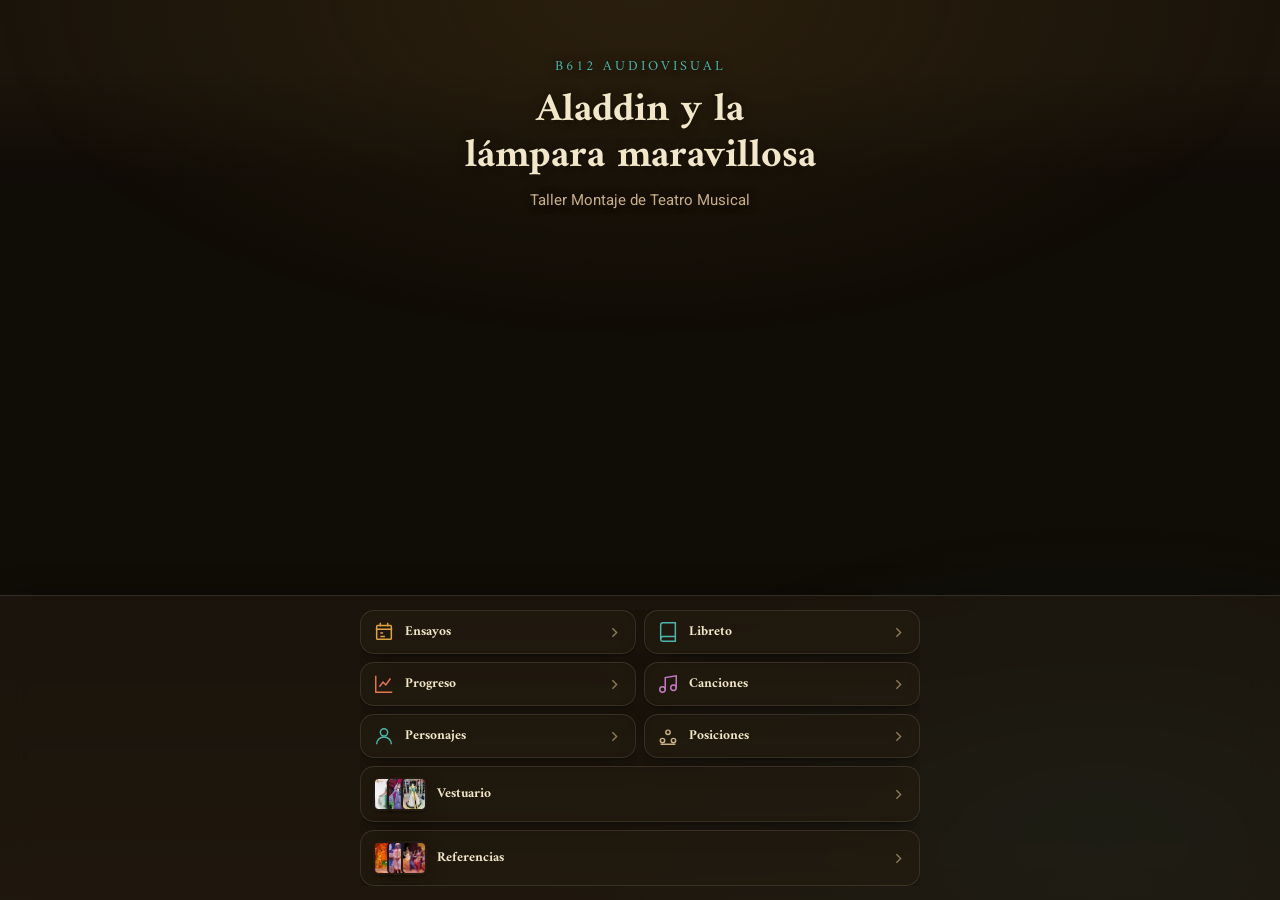
==== commit c067a785: "Agrega la seccion Vestuario organizada por personaje Nueva pagina vestuarios.html con indice por cat" ====
--- a/index.html
+++ b/index.html
@@ -104,7 +104,7 @@
 <body>
 <div class="page-bg" aria-hidden="true">
   <div class="bg-slide" style="background-image:url('assets/img/principe-ali-jasmine.jpeg')"></div>
-  <div class="bg-slide" style="background-image:url('assets/img/jasmine-damas-2.jpg')"></div>
+  <div class="bg-slide" style="background-image:url('assets/vestuarios/jasmine/escena-palacio-damas-2.webp')"></div>
   <div class="bg-slide" style="background-image:url('assets/img/alfombra-luna.jpg')"></div>
   <div class="bg-slide" style="background-image:url('assets/img/aladdin-jasmine-sultan.jpg')"></div>
   <div class="bg-slide" style="background-image:url('assets/img/genio-vestuario.jpg')"></div>
@@ -175,6 +175,19 @@
       <svg class="chev" viewBox="0 0 24 24" fill="none" stroke="currentColor" stroke-width="2"><path d="M9 6l6 6-6 6"/></svg>
     </a>
 
+    <a class="tile alt featured" href="vestuarios.html">
+      <div class="tile-collage" aria-hidden="true">
+        <img src="assets/vestuarios/jasmine/vestuario-a1.webp" alt="">
+        <img src="assets/vestuarios/jasmine/vestuario-b1.webp" alt="">
+        <img src="assets/vestuarios/jasmine/vestuario-c1.webp" alt="">
+      </div>
+      <div class="body">
+        <h2>Vestuario</h2>
+        <p>Fotos y guías técnicas por personaje</p>
+      </div>
+      <svg class="chev" viewBox="0 0 24 24" fill="none" stroke="currentColor" stroke-width="2"><path d="M9 6l6 6-6 6"/></svg>
+    </a>
+
     <a class="tile prog featured" href="referencias.html">
       <div class="tile-collage" aria-hidden="true">
         <img src="assets/img/cueva-de-las-maravillas.jpeg" alt="">
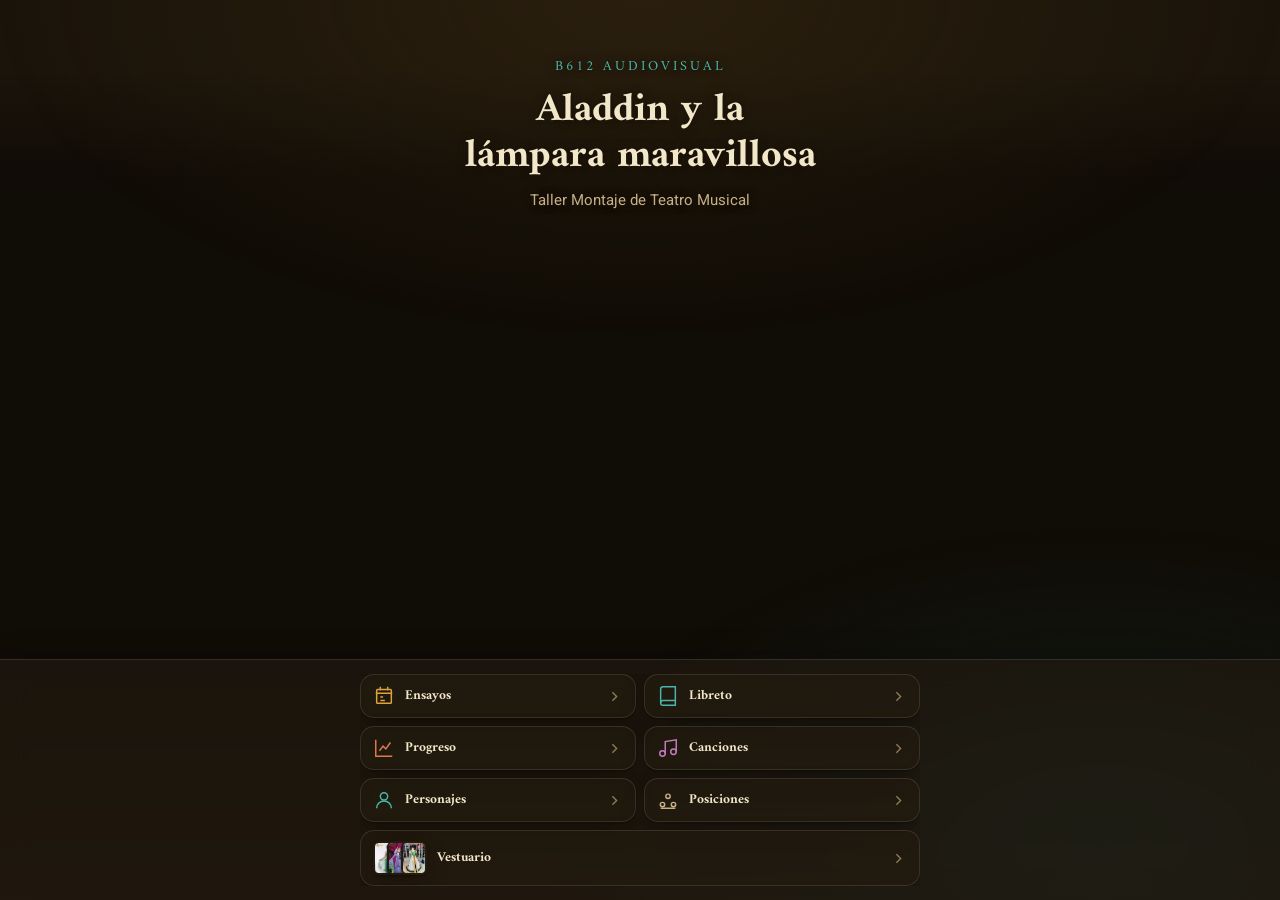
==== commit 7d141009: "Quita la seccion Referencias y mueve sus fotos a cada personaje Las 16 fotos de Referencias pasan a " ====
--- a/index.html
+++ b/index.html
@@ -187,19 +187,6 @@
       </div>
       <svg class="chev" viewBox="0 0 24 24" fill="none" stroke="currentColor" stroke-width="2"><path d="M9 6l6 6-6 6"/></svg>
     </a>
-
-    <a class="tile prog featured" href="referencias.html">
-      <div class="tile-collage" aria-hidden="true">
-        <img src="assets/img/cueva-de-las-maravillas.jpeg" alt="">
-        <img src="assets/img/principe-ali.jpg" alt="">
-        <img src="assets/img/noches-de-arabia.jpg" alt="">
-      </div>
-      <div class="body">
-        <h2>Referencias</h2>
-        <p>Fotos de vestuario y escenografía</p>
-      </div>
-      <svg class="chev" viewBox="0 0 24 24" fill="none" stroke="currentColor" stroke-width="2"><path d="M9 6l6 6-6 6"/></svg>
-    </a>
    </div>
   </div>
 </div>
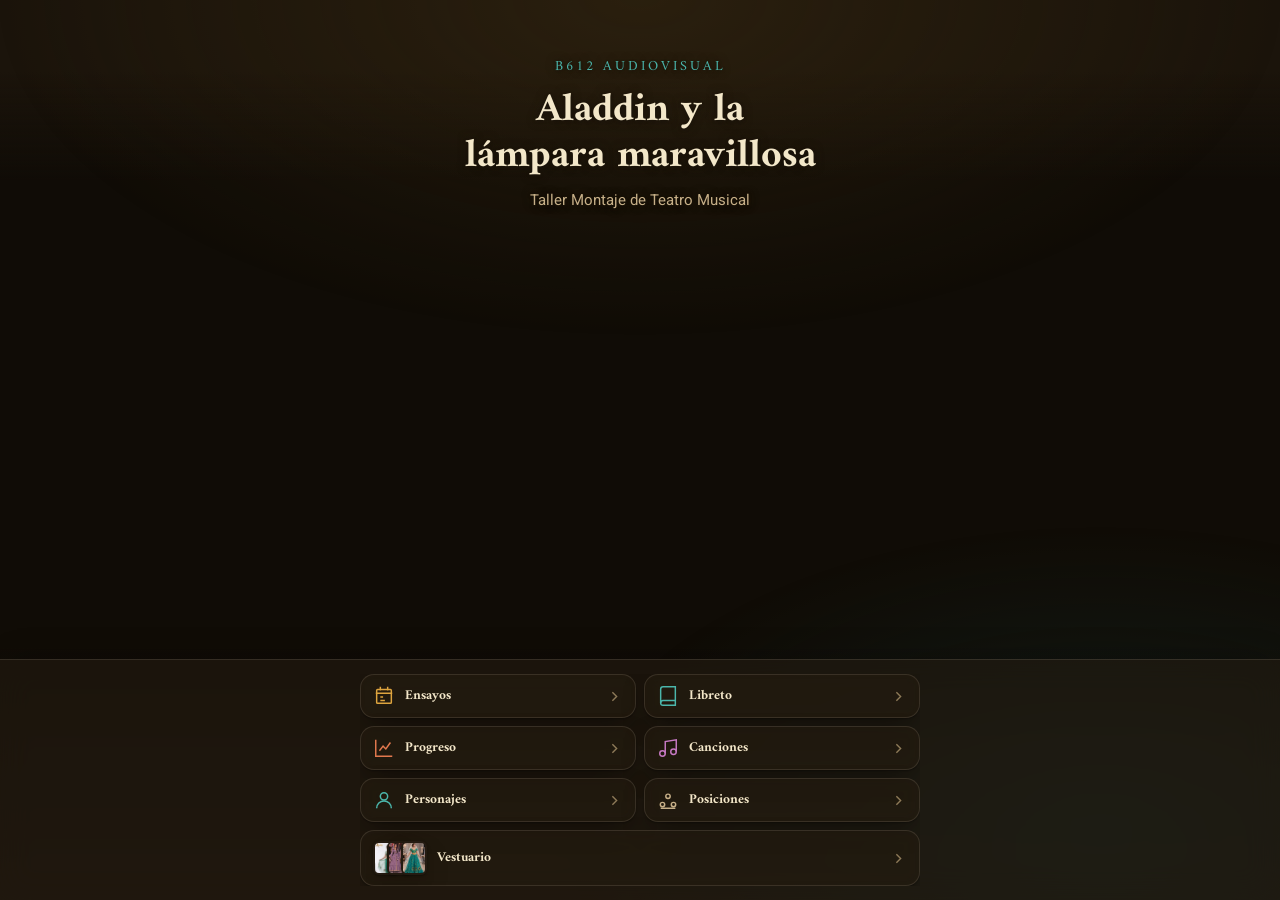
==== commit 373bbb42: "Actualiza el vestuario de Jasmine y agrega el sirviente encantado Jasmine: la tunica lila pasa a ser" ====
--- a/index.html
+++ b/index.html
@@ -178,8 +178,8 @@
     <a class="tile alt featured" href="vestuarios.html">
       <div class="tile-collage" aria-hidden="true">
         <img src="assets/vestuarios/jasmine/vestuario-a1.webp" alt="">
-        <img src="assets/vestuarios/jasmine/vestuario-b1.webp" alt="">
-        <img src="assets/vestuarios/jasmine/vestuario-c1.webp" alt="">
+        <img src="assets/vestuarios/jasmine/vestuario-lila.webp" alt="">
+        <img src="assets/vestuarios/jasmine/velo-novia.webp" alt="">
       </div>
       <div class="body">
         <h2>Vestuario</h2>
